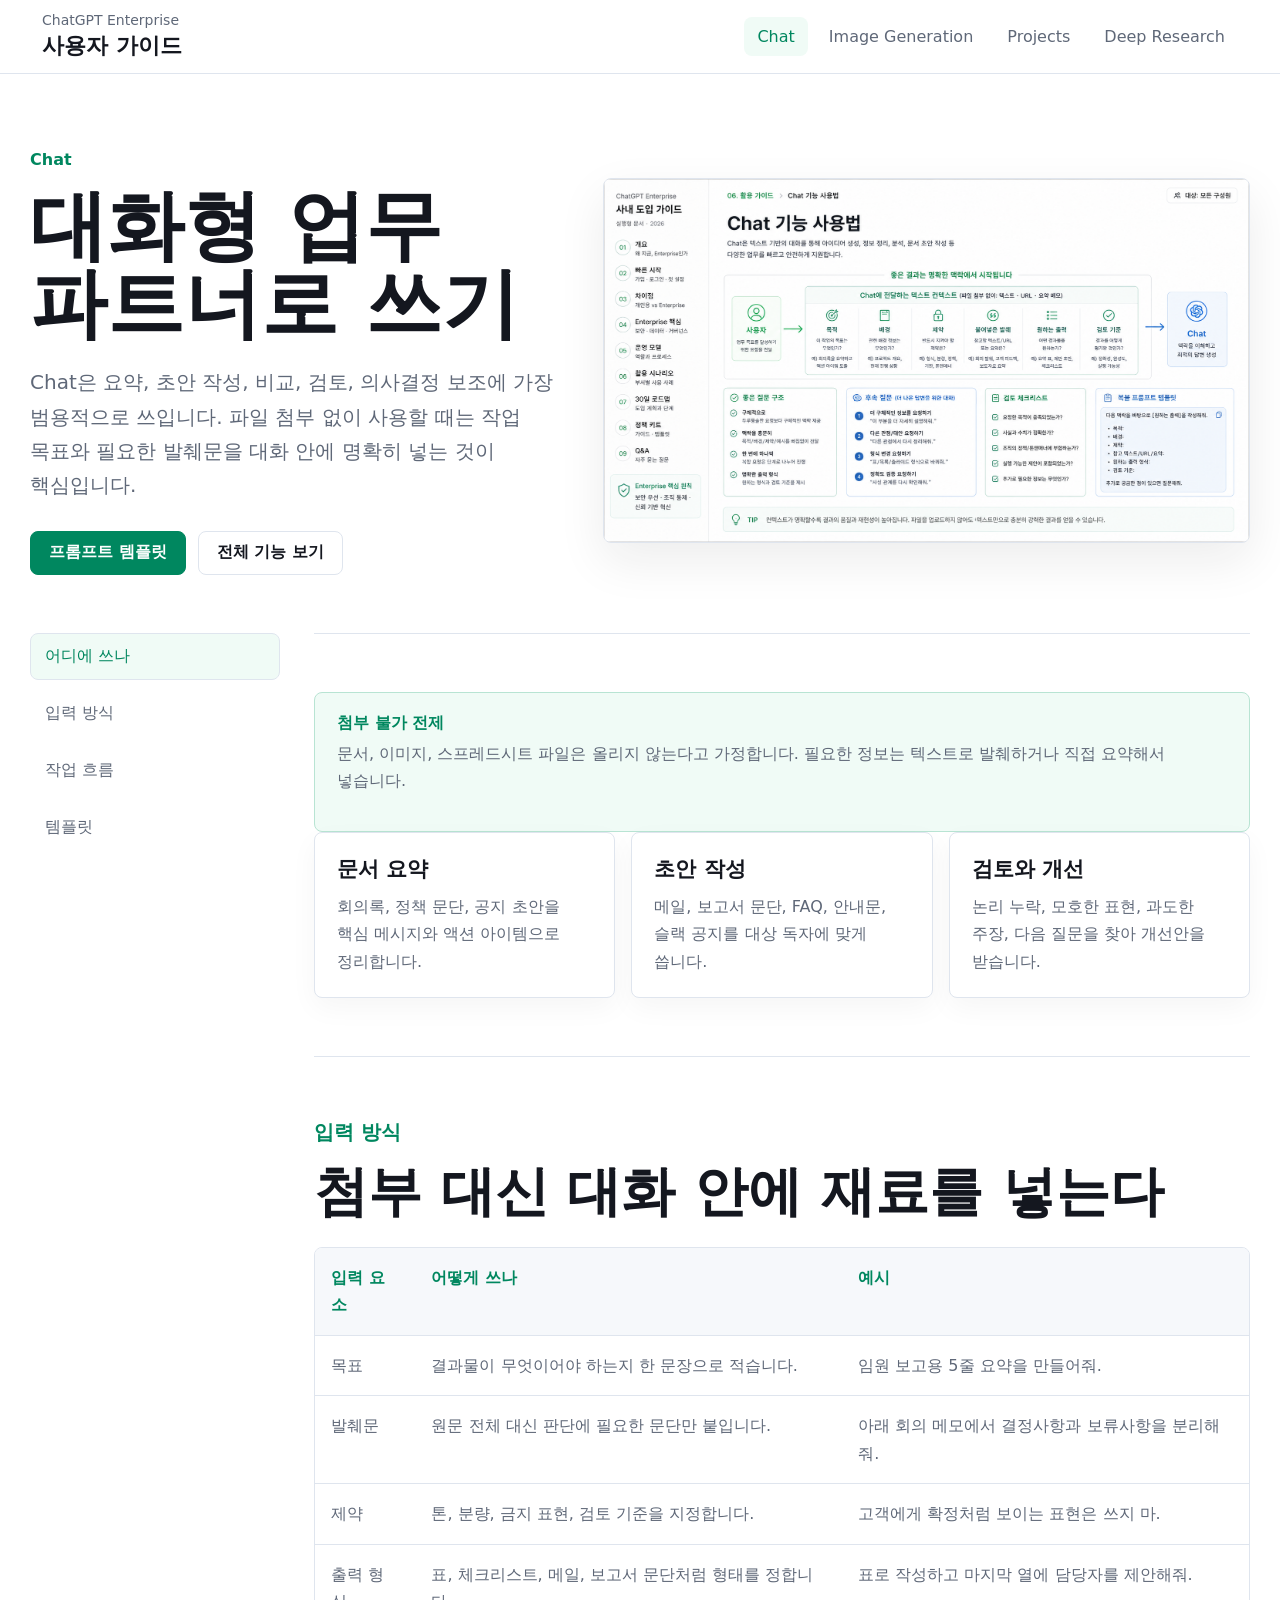
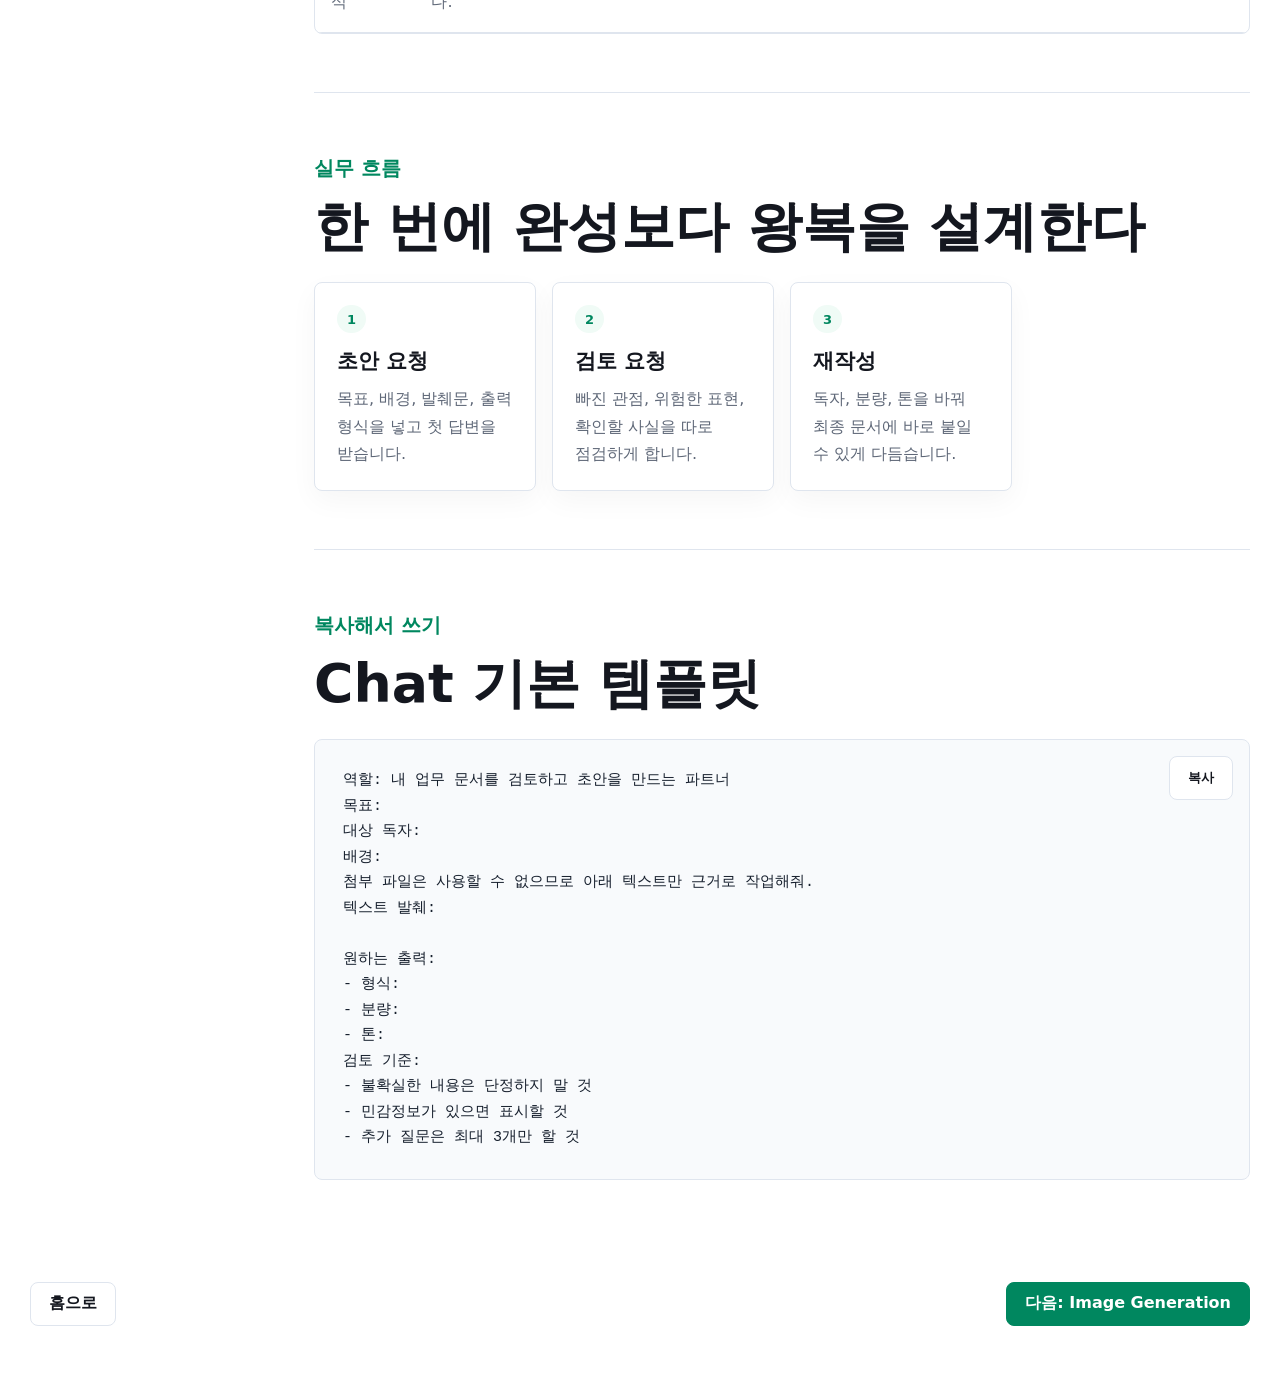
==== pages/chat.html @ dba547e9 "Redesign guide with white feature pages" ====
<!doctype html>
<html lang="ko">
  <head>
    <meta charset="utf-8" />
    <meta name="viewport" content="width=device-width, initial-scale=1" />
    <title>Chat 사용 가이드 | ChatGPT Enterprise</title>
    <meta name="description" content="파일 첨부 없이 ChatGPT Enterprise의 Chat 기능을 실무에 쓰는 사용자 가이드" />
    <link rel="stylesheet" href="../styles.css" />
  </head>
  <body data-page="chat">
    <header class="topbar">
      <a class="brand" href="../index.html">
        <span>ChatGPT Enterprise</span>
        <strong>사용자 가이드</strong>
      </a>
      <nav class="topnav" aria-label="주요 페이지">
        <a href="./chat.html">Chat</a>
        <a href="./image-generation.html">Image Generation</a>
        <a href="./projects.html">Projects</a>
        <a href="./deep-research.html">Deep Research</a>
      </nav>
    </header>

    <main>
      <section class="feature-hero">
        <div class="feature-copy">
          <p class="eyebrow">Chat</p>
          <h1>대화형 업무 파트너로 쓰기</h1>
          <p class="hero-lead">
            Chat은 요약, 초안 작성, 비교, 검토, 의사결정 보조에 가장 범용적으로 쓰입니다.
            파일 첨부 없이 사용할 때는 작업 목표와 필요한 발췌문을 대화 안에 명확히 넣는 것이 핵심입니다.
          </p>
          <div class="page-actions">
            <a class="button primary" href="#template">프롬프트 템플릿</a>
            <a class="button secondary" href="../index.html#features">전체 기능 보기</a>
          </div>
        </div>
        <figure class="feature-image">
          <img src="../assets/guide-chat-white.png" alt="파일 첨부 없이 Chat 기능을 업무 대화에 활용하는 화이트 테마 이미지" />
        </figure>
      </section>

      <div class="feature-layout">
        <nav class="side-rail" aria-label="페이지 섹션">
          <a href="#best-for">어디에 쓰나</a>
          <a href="#input">입력 방식</a>
          <a href="#workflow">작업 흐름</a>
          <a href="#template">템플릿</a>
        </nav>

        <div class="feature-content">
          <section id="best-for" class="section">
            <div class="notice">
              <strong>첨부 불가 전제</strong>
              <p>문서, 이미지, 스프레드시트 파일은 올리지 않는다고 가정합니다. 필요한 정보는 텍스트로 발췌하거나 직접 요약해서 넣습니다.</p>
            </div>
            <div class="page-grid">
              <article class="note-card">
                <h3>문서 요약</h3>
                <p>회의록, 정책 문단, 공지 초안을 핵심 메시지와 액션 아이템으로 정리합니다.</p>
              </article>
              <article class="note-card">
                <h3>초안 작성</h3>
                <p>메일, 보고서 문단, FAQ, 안내문, 슬랙 공지를 대상 독자에 맞게 씁니다.</p>
              </article>
              <article class="note-card">
                <h3>검토와 개선</h3>
                <p>논리 누락, 모호한 표현, 과도한 주장, 다음 질문을 찾아 개선안을 받습니다.</p>
              </article>
            </div>
          </section>

          <section id="input" class="section">
            <div class="section-head">
              <p class="eyebrow">입력 방식</p>
              <h2>첨부 대신 대화 안에 재료를 넣는다</h2>
            </div>
            <div class="table-wrap">
              <table>
                <thead>
                  <tr>
                    <th>입력 요소</th>
                    <th>어떻게 쓰나</th>
                    <th>예시</th>
                  </tr>
                </thead>
                <tbody>
                  <tr>
                    <td>목표</td>
                    <td>결과물이 무엇이어야 하는지 한 문장으로 적습니다.</td>
                    <td>임원 보고용 5줄 요약을 만들어줘.</td>
                  </tr>
                  <tr>
                    <td>발췌문</td>
                    <td>원문 전체 대신 판단에 필요한 문단만 붙입니다.</td>
                    <td>아래 회의 메모에서 결정사항과 보류사항을 분리해줘.</td>
                  </tr>
                  <tr>
                    <td>제약</td>
                    <td>톤, 분량, 금지 표현, 검토 기준을 지정합니다.</td>
                    <td>고객에게 확정처럼 보이는 표현은 쓰지 마.</td>
                  </tr>
                  <tr>
                    <td>출력 형식</td>
                    <td>표, 체크리스트, 메일, 보고서 문단처럼 형태를 정합니다.</td>
                    <td>표로 작성하고 마지막 열에 담당자를 제안해줘.</td>
                  </tr>
                </tbody>
              </table>
            </div>
          </section>

          <section id="workflow" class="section">
            <div class="section-head">
              <p class="eyebrow">실무 흐름</p>
              <h2>한 번에 완성보다 왕복을 설계한다</h2>
            </div>
            <div class="steps">
              <article class="step-card">
                <span>1</span>
                <h3>초안 요청</h3>
                <p>목표, 배경, 발췌문, 출력 형식을 넣고 첫 답변을 받습니다.</p>
              </article>
              <article class="step-card">
                <span>2</span>
                <h3>검토 요청</h3>
                <p>빠진 관점, 위험한 표현, 확인할 사실을 따로 점검하게 합니다.</p>
              </article>
              <article class="step-card">
                <span>3</span>
                <h3>재작성</h3>
                <p>독자, 분량, 톤을 바꿔 최종 문서에 바로 붙일 수 있게 다듬습니다.</p>
              </article>
            </div>
          </section>

          <section id="template" class="section">
            <div class="section-head">
              <p class="eyebrow">복사해서 쓰기</p>
              <h2>Chat 기본 템플릿</h2>
            </div>
            <div class="prompt-panel">
              <button class="copy-button" type="button" data-copy-target="chatPrompt">복사</button>
              <pre id="chatPrompt"><code>역할: 내 업무 문서를 검토하고 초안을 만드는 파트너
목표:
대상 독자:
배경:
첨부 파일은 사용할 수 없으므로 아래 텍스트만 근거로 작업해줘.
텍스트 발췌:

원하는 출력:
- 형식:
- 분량:
- 톤:
검토 기준:
- 불확실한 내용은 단정하지 말 것
- 민감정보가 있으면 표시할 것
- 추가 질문은 최대 3개만 할 것</code></pre>
            </div>
          </section>
        </div>
      </div>

      <nav class="footer-nav" aria-label="이전 다음">
        <a class="button secondary" href="../index.html">홈으로</a>
        <a class="button primary" href="./image-generation.html">다음: Image Generation</a>
      </nav>
    </main>

    <script src="../script.js"></script>
  </body>
</html>
---- styles.css ----
:root {
  --bg: #ffffff;
  --surface: #ffffff;
  --soft: #f6f8fb;
  --soft-green: #f0fbf6;
  --soft-blue: #f2f7ff;
  --text: #14171f;
  --muted: #5f6878;
  --line: #dfe5ee;
  --green: #00875f;
  --green-2: #10a37f;
  --blue: #1a73e8;
  --purple: #7257d9;
  --shadow: 0 18px 48px rgba(20, 23, 31, 0.08);
  --radius: 8px;
  font-family: Inter, "Segoe UI", "Apple SD Gothic Neo", "Malgun Gothic", system-ui, sans-serif;
}

* { box-sizing: border-box; }
html { scroll-behavior: smooth; }
body {
  margin: 0;
  color: var(--text);
  background: var(--bg);
  letter-spacing: 0;
}
a { color: inherit; }

.topbar {
  position: sticky;
  top: 0;
  z-index: 30;
  display: flex;
  align-items: center;
  justify-content: space-between;
  gap: 24px;
  min-height: 74px;
  padding: 0 42px;
  border-bottom: 1px solid var(--line);
  background: rgba(255, 255, 255, 0.88);
  backdrop-filter: blur(16px);
}
.brand {
  display: grid;
  gap: 3px;
  text-decoration: none;
}
.brand span {
  color: var(--muted);
  font-size: 14px;
}
.brand strong {
  font-size: 22px;
}
.topnav {
  display: flex;
  gap: 8px;
  flex-wrap: wrap;
}
.topnav a {
  padding: 10px 13px;
  color: var(--muted);
  text-decoration: none;
  border-radius: var(--radius);
}
.topnav a:hover,
.topnav a[aria-current="page"] {
  color: var(--green);
  background: var(--soft-green);
}

main {
  width: min(1220px, calc(100vw - 40px));
  margin: 0 auto;
}
.hero,
.feature-hero {
  display: grid;
  grid-template-columns: minmax(0, 0.82fr) minmax(420px, 1fr);
  gap: 42px;
  align-items: center;
  padding: 72px 0 58px;
}
.hero-copy,
.feature-copy { min-width: 0; }
.eyebrow {
  margin: 0 0 13px;
  color: var(--green);
  font-weight: 800;
}
h1, h2, h3, p {
  margin-top: 0;
  word-break: keep-all;
  overflow-wrap: break-word;
}
h1 {
  margin-bottom: 22px;
  font-size: clamp(48px, 6vw, 86px);
  line-height: 1.02;
  letter-spacing: 0;
}
h2 {
  margin-bottom: 16px;
  font-size: clamp(32px, 4.2vw, 58px);
  line-height: 1.08;
}
h3 {
  margin-bottom: 10px;
  font-size: 21px;
}
p, li, td, th {
  color: var(--muted);
  font-size: 16px;
  line-height: 1.72;
}
.hero-lead,
.section-head p {
  max-width: 820px;
  font-size: 20px;
}
.hero-actions,
.page-actions {
  display: flex;
  flex-wrap: wrap;
  gap: 12px;
  margin-top: 28px;
}
.button,
.copy-button {
  display: inline-flex;
  align-items: center;
  justify-content: center;
  min-height: 44px;
  padding: 0 18px;
  border: 1px solid var(--line);
  border-radius: var(--radius);
  background: var(--surface);
  color: var(--text);
  text-decoration: none;
  font-weight: 800;
  cursor: pointer;
}
.button.primary {
  border-color: var(--green);
  background: var(--green);
  color: white;
}
.button.secondary:hover,
.copy-button:hover {
  border-color: var(--green);
  color: var(--green);
}
.hero-image,
.feature-image {
  margin: 0;
  overflow: hidden;
  border: 1px solid var(--line);
  border-radius: var(--radius);
  background: var(--surface);
  box-shadow: var(--shadow);
}
.hero-image img,
.feature-image img {
  display: block;
  width: 100%;
  height: auto;
}
.section {
  padding: 58px 0;
  border-top: 1px solid var(--line);
}
.section-head {
  margin-bottom: 26px;
}
.principles,
.feature-cards,
.steps,
.check-grid,
.source-list,
.page-grid {
  display: grid;
  gap: 16px;
}
.principles,
.feature-cards,
.steps,
.check-grid {
  grid-template-columns: repeat(4, 1fr);
}
.page-grid {
  grid-template-columns: repeat(3, 1fr);
}
.principles article,
.feature-card,
.step-card,
.check-card,
.source-list a,
.note-card {
  padding: 22px;
  border: 1px solid var(--line);
  border-radius: var(--radius);
  background: var(--surface);
  box-shadow: 0 10px 28px rgba(20, 23, 31, 0.04);
}
.principles article span,
.step-card span,
.feature-card span {
  display: inline-flex;
  min-height: 28px;
  align-items: center;
  margin-bottom: 14px;
  padding: 0 10px;
  border-radius: 999px;
  background: var(--soft-green);
  color: var(--green);
  font-size: 13px;
  font-weight: 900;
}
.feature-card {
  min-height: 250px;
  text-decoration: none;
  transition: transform 0.18s ease, border-color 0.18s ease;
}
.feature-card:hover {
  transform: translateY(-3px);
  border-color: var(--green);
}
.feature-card.blue span { color: var(--blue); background: var(--soft-blue); }
.feature-card.purple span { color: var(--purple); background: #f6f3ff; }
.feature-card p,
.step-card p,
.check-card p,
.note-card p { margin-bottom: 0; }

.prompt-panel {
  position: relative;
  border: 1px solid var(--line);
  border-radius: var(--radius);
  background: #f8fafc;
}
.prompt-panel .copy-button {
  position: absolute;
  top: 16px;
  right: 16px;
}
pre {
  margin: 0;
  padding: 28px;
  overflow-x: auto;
  color: #17202e;
  font-size: 15px;
  line-height: 1.7;
  white-space: pre-wrap;
}
.source-list {
  grid-template-columns: repeat(5, 1fr);
}
.source-list a {
  color: var(--green);
  text-decoration: none;
  font-weight: 800;
}

.feature-layout {
  display: grid;
  grid-template-columns: 250px minmax(0, 1fr);
  gap: 34px;
  align-items: start;
}
.side-rail {
  position: sticky;
  top: 96px;
  display: grid;
  gap: 10px;
}
.side-rail a {
  padding: 12px 14px;
  color: var(--muted);
  text-decoration: none;
  border: 1px solid transparent;
  border-radius: var(--radius);
}
.side-rail a:hover,
.side-rail a.active {
  color: var(--green);
  border-color: var(--line);
  background: var(--soft-green);
}
.feature-content {
  min-width: 0;
}
.notice {
  padding: 20px 22px;
  border: 1px solid #b8e4d3;
  border-radius: var(--radius);
  background: var(--soft-green);
}
.notice strong {
  display: block;
  margin-bottom: 6px;
  color: var(--green);
}
.table-wrap {
  overflow-x: auto;
  border: 1px solid var(--line);
  border-radius: var(--radius);
}
table {
  width: 100%;
  min-width: 760px;
  border-collapse: collapse;
}
th, td {
  padding: 16px;
  text-align: left;
  vertical-align: top;
  border-bottom: 1px solid var(--line);
}
th {
  color: var(--green);
  background: var(--soft);
}
.footer-nav {
  display: flex;
  justify-content: space-between;
  gap: 16px;
  padding: 44px 0 70px;
}

@media (max-width: 1040px) {
  .hero,
  .feature-hero,
  .feature-layout {
    grid-template-columns: 1fr;
  }
  .side-rail {
    position: static;
    grid-template-columns: repeat(4, 1fr);
  }
  .principles,
  .feature-cards,
  .steps,
  .check-grid,
  .page-grid,
  .source-list {
    grid-template-columns: repeat(2, 1fr);
  }
}

@media (max-width: 680px) {
  .topbar {
    align-items: flex-start;
    padding: 16px 18px;
    flex-direction: column;
  }
  main {
    width: min(100vw - 28px, 1220px);
  }
  .hero,
  .feature-hero {
    padding-top: 42px;
  }
  h1 {
    font-size: 42px;
  }
  h2 {
    font-size: 32px;
  }
  .hero-lead,
  .section-head p {
    font-size: 17px;
  }
  .principles,
  .feature-cards,
  .steps,
  .check-grid,
  .page-grid,
  .source-list,
  .side-rail {
    grid-template-columns: 1fr;
  }
  .prompt-panel .copy-button {
    position: static;
    margin: 16px 16px 0;
  }
  pre {
    padding: 18px;
  }
  .footer-nav {
    flex-direction: column;
  }
}
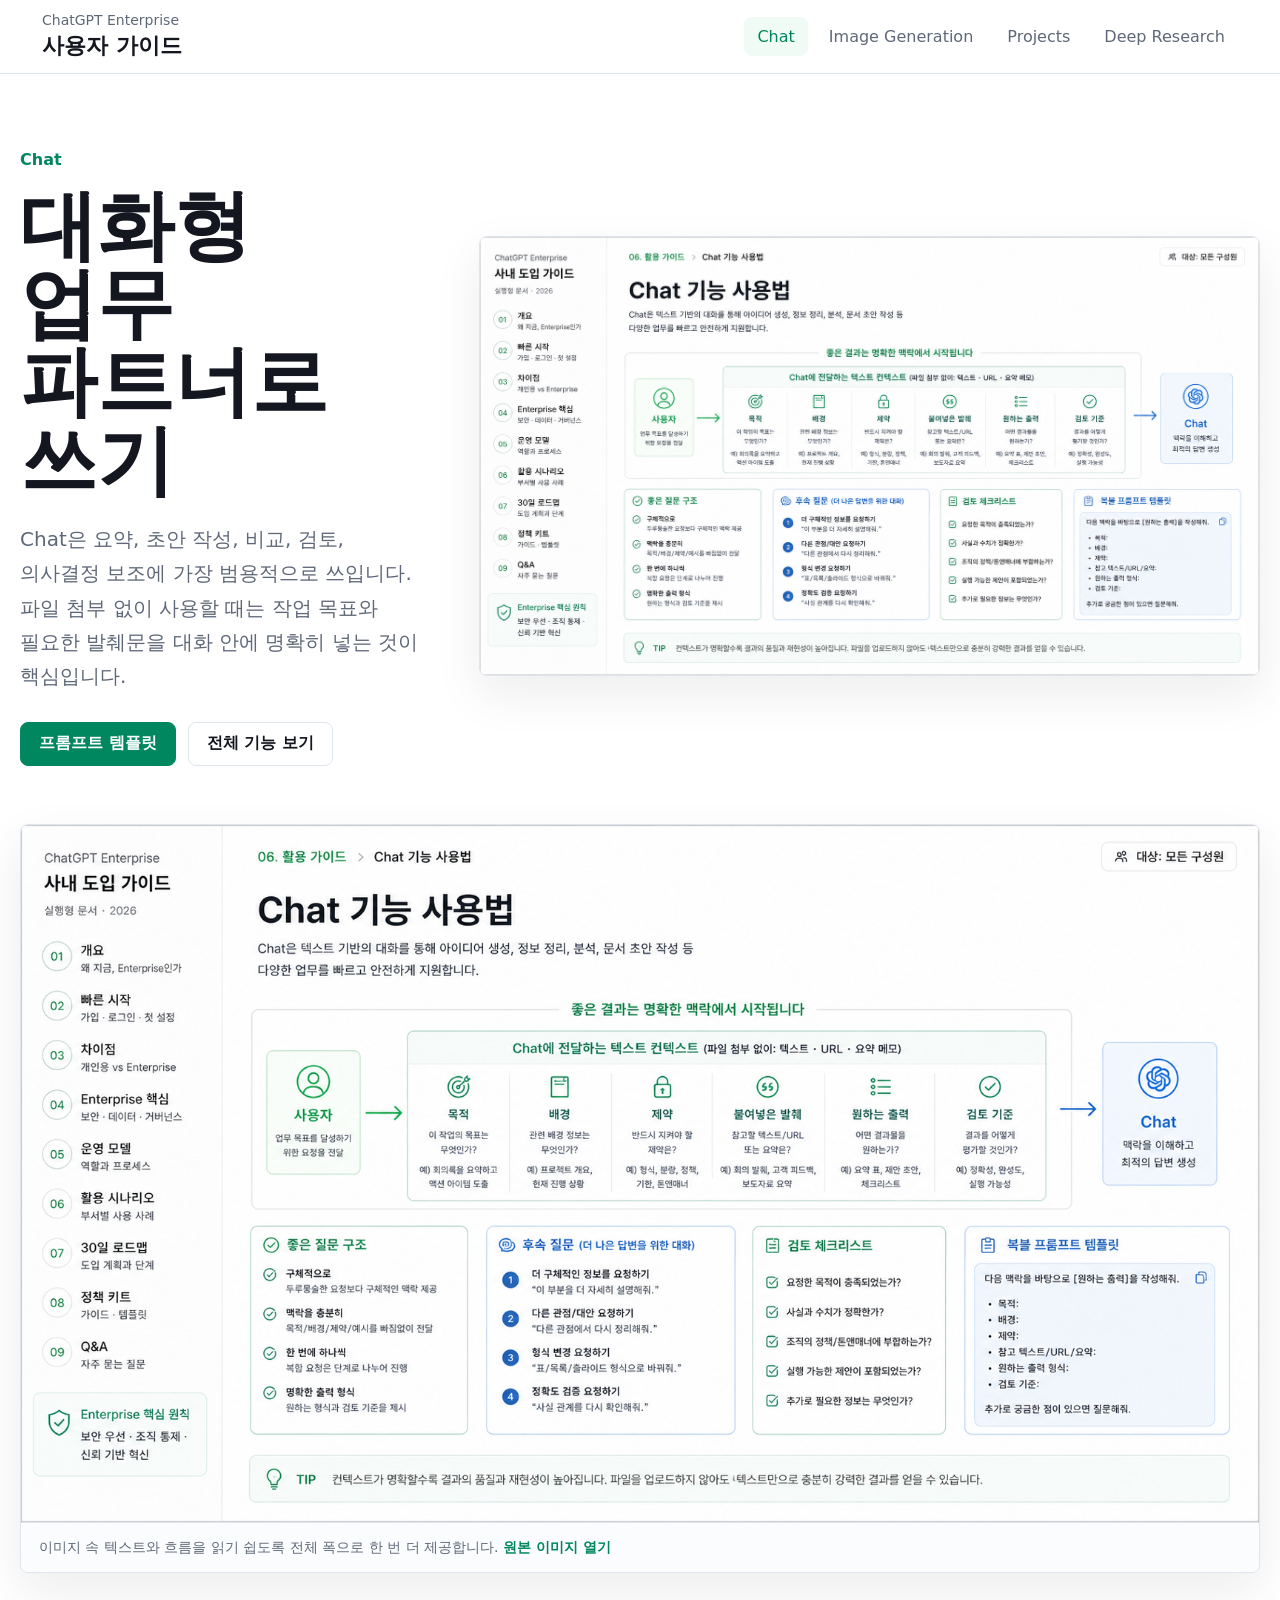
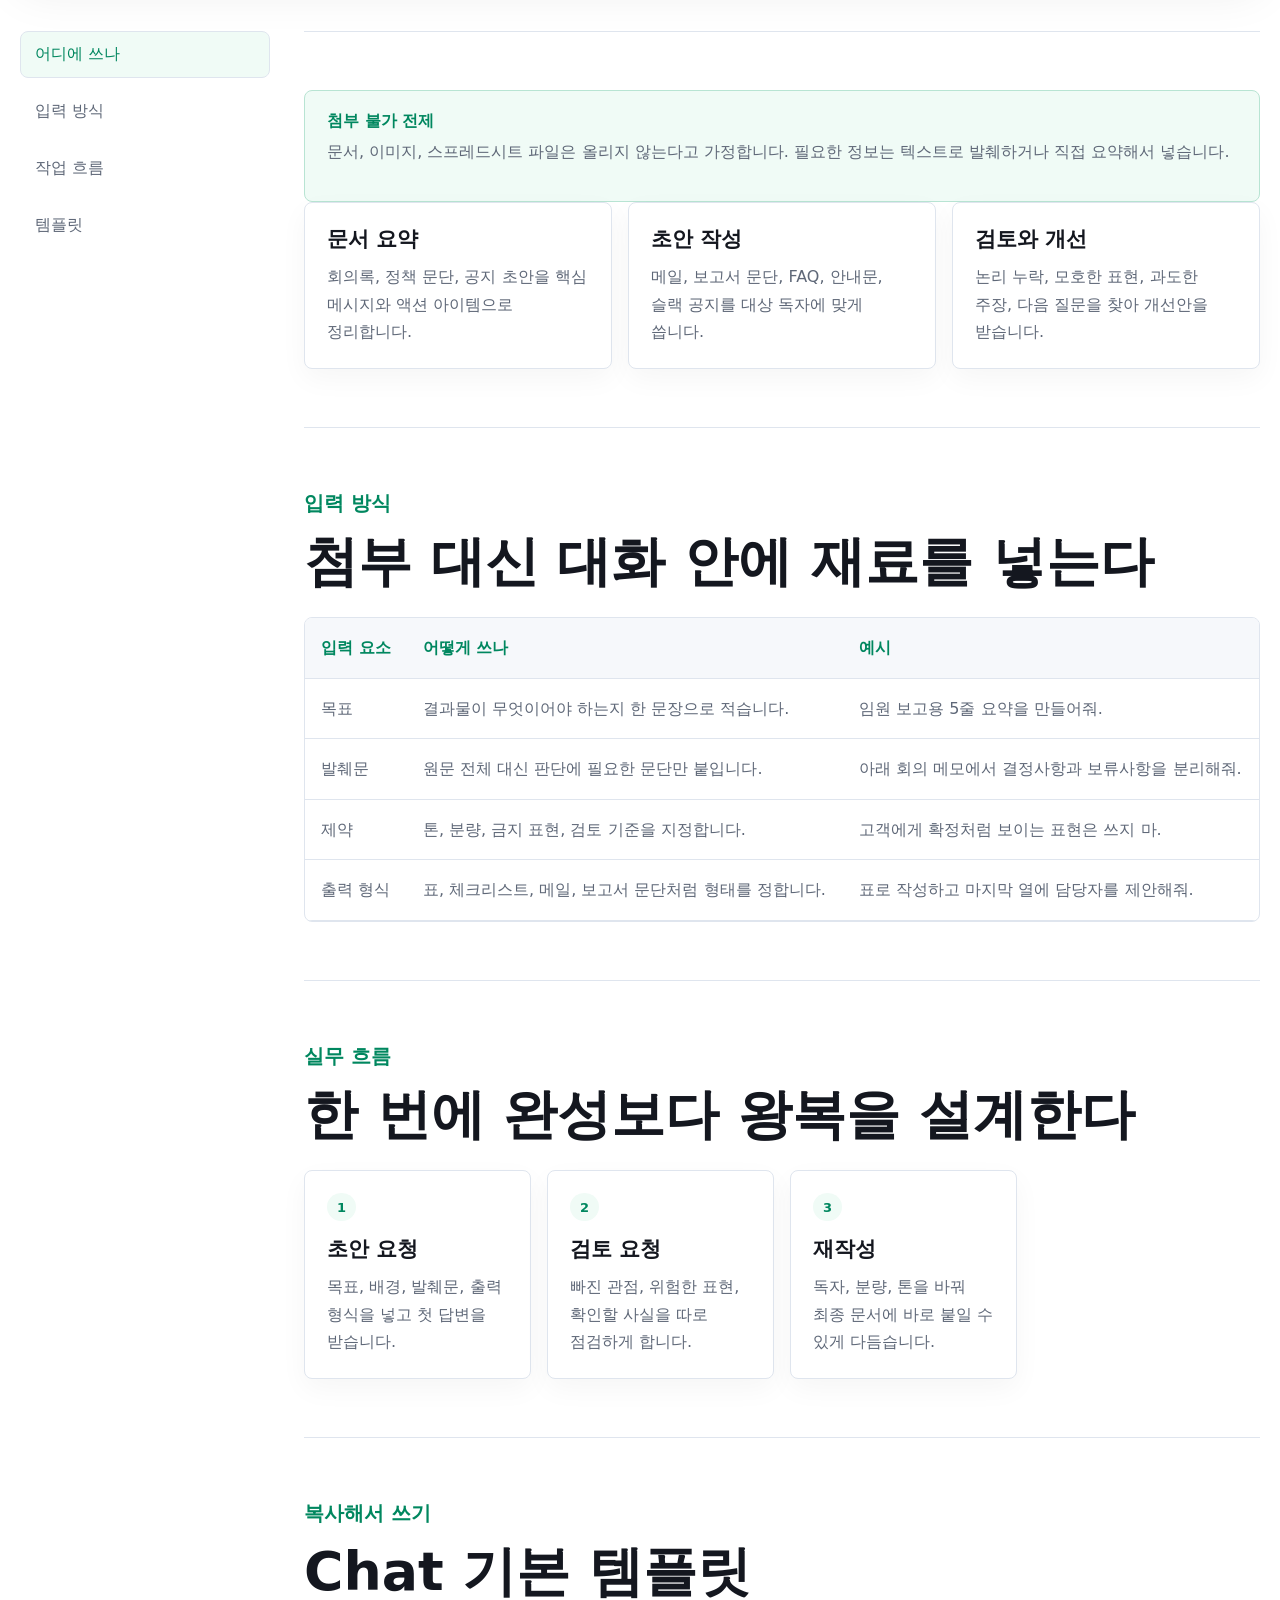
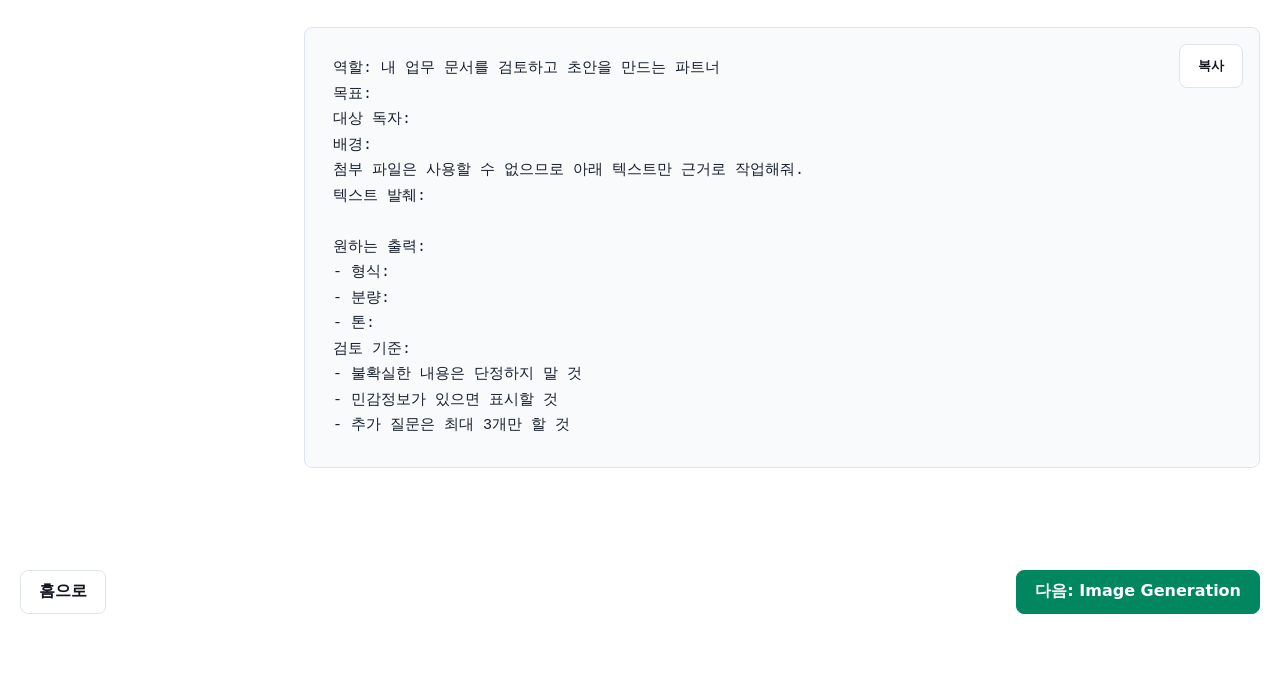
==== commit 89093c56: "Enlarge feature guide images" ====
--- a/pages/chat.html
+++ b/pages/chat.html
@@ -37,6 +37,15 @@
         </div>
         <figure class="feature-image">
           <img src="../assets/guide-chat-white.png" alt="파일 첨부 없이 Chat 기능을 업무 대화에 활용하는 화이트 테마 이미지" />
+        </figure>
+      </section>
+
+      <section class="feature-preview" aria-label="Chat 기능 이미지 크게 보기">
+        <figure>
+          <a href="../assets/guide-chat-white.png" target="_blank" rel="noreferrer">
+            <img src="../assets/guide-chat-white.png" alt="Chat 기능 사용법 전체 화면 미리보기" />
+          </a>
+          <figcaption>이미지 속 텍스트와 흐름을 읽기 쉽도록 전체 폭으로 한 번 더 제공합니다. <a href="../assets/guide-chat-white.png" target="_blank" rel="noreferrer">원본 이미지 열기</a></figcaption>
         </figure>
       </section>
 
--- a/styles.css
+++ b/styles.css
@@ -70,7 +70,7 @@
 }
 
 main {
-  width: min(1220px, calc(100vw - 40px));
+  width: min(1360px, calc(100vw - 40px));
   margin: 0 auto;
 }
 .hero,
@@ -81,6 +81,10 @@
   align-items: center;
   padding: 72px 0 58px;
 }
+.feature-hero {
+  grid-template-columns: minmax(360px, 0.68fr) minmax(640px, 1.32fr);
+  gap: 56px;
+}
 .hero-copy,
 .feature-copy { min-width: 0; }
 .eyebrow {
@@ -164,6 +168,50 @@
   display: block;
   width: 100%;
   height: auto;
+}
+.feature-image {
+  align-self: center;
+}
+.feature-image img {
+  min-height: 390px;
+  object-fit: cover;
+  object-position: center;
+}
+.feature-preview {
+  padding: 0 0 58px;
+}
+.feature-preview figure {
+  margin: 0;
+  overflow: hidden;
+  border: 1px solid var(--line);
+  border-radius: var(--radius);
+  background: var(--surface);
+  box-shadow: var(--shadow);
+}
+.feature-preview figure > a {
+  display: block;
+  cursor: zoom-in;
+}
+.feature-preview img {
+  display: block;
+  width: 100%;
+  height: auto;
+}
+.feature-preview figcaption {
+  padding: 14px 18px;
+  color: var(--muted);
+  font-size: 14px;
+  line-height: 1.5;
+  border-top: 1px solid var(--line);
+  background: #fbfcfd;
+}
+.feature-preview figcaption a {
+  color: var(--green);
+  font-weight: 800;
+  text-decoration: none;
+}
+.feature-preview figcaption a:hover {
+  text-decoration: underline;
 }
 .section {
   padding: 58px 0;
@@ -333,6 +381,10 @@
   .feature-layout {
     grid-template-columns: 1fr;
   }
+  .feature-image img {
+    min-height: 0;
+    object-fit: contain;
+  }
   .side-rail {
     position: static;
     grid-template-columns: repeat(4, 1fr);
@@ -354,7 +406,7 @@
     flex-direction: column;
   }
   main {
-    width: min(100vw - 28px, 1220px);
+    width: min(100vw - 28px, 1360px);
   }
   .hero,
   .feature-hero {
@@ -383,6 +435,12 @@
     position: static;
     margin: 16px 16px 0;
   }
+  .feature-preview {
+    padding-bottom: 42px;
+  }
+  .feature-preview figcaption {
+    font-size: 13px;
+  }
   pre {
     padding: 18px;
   }
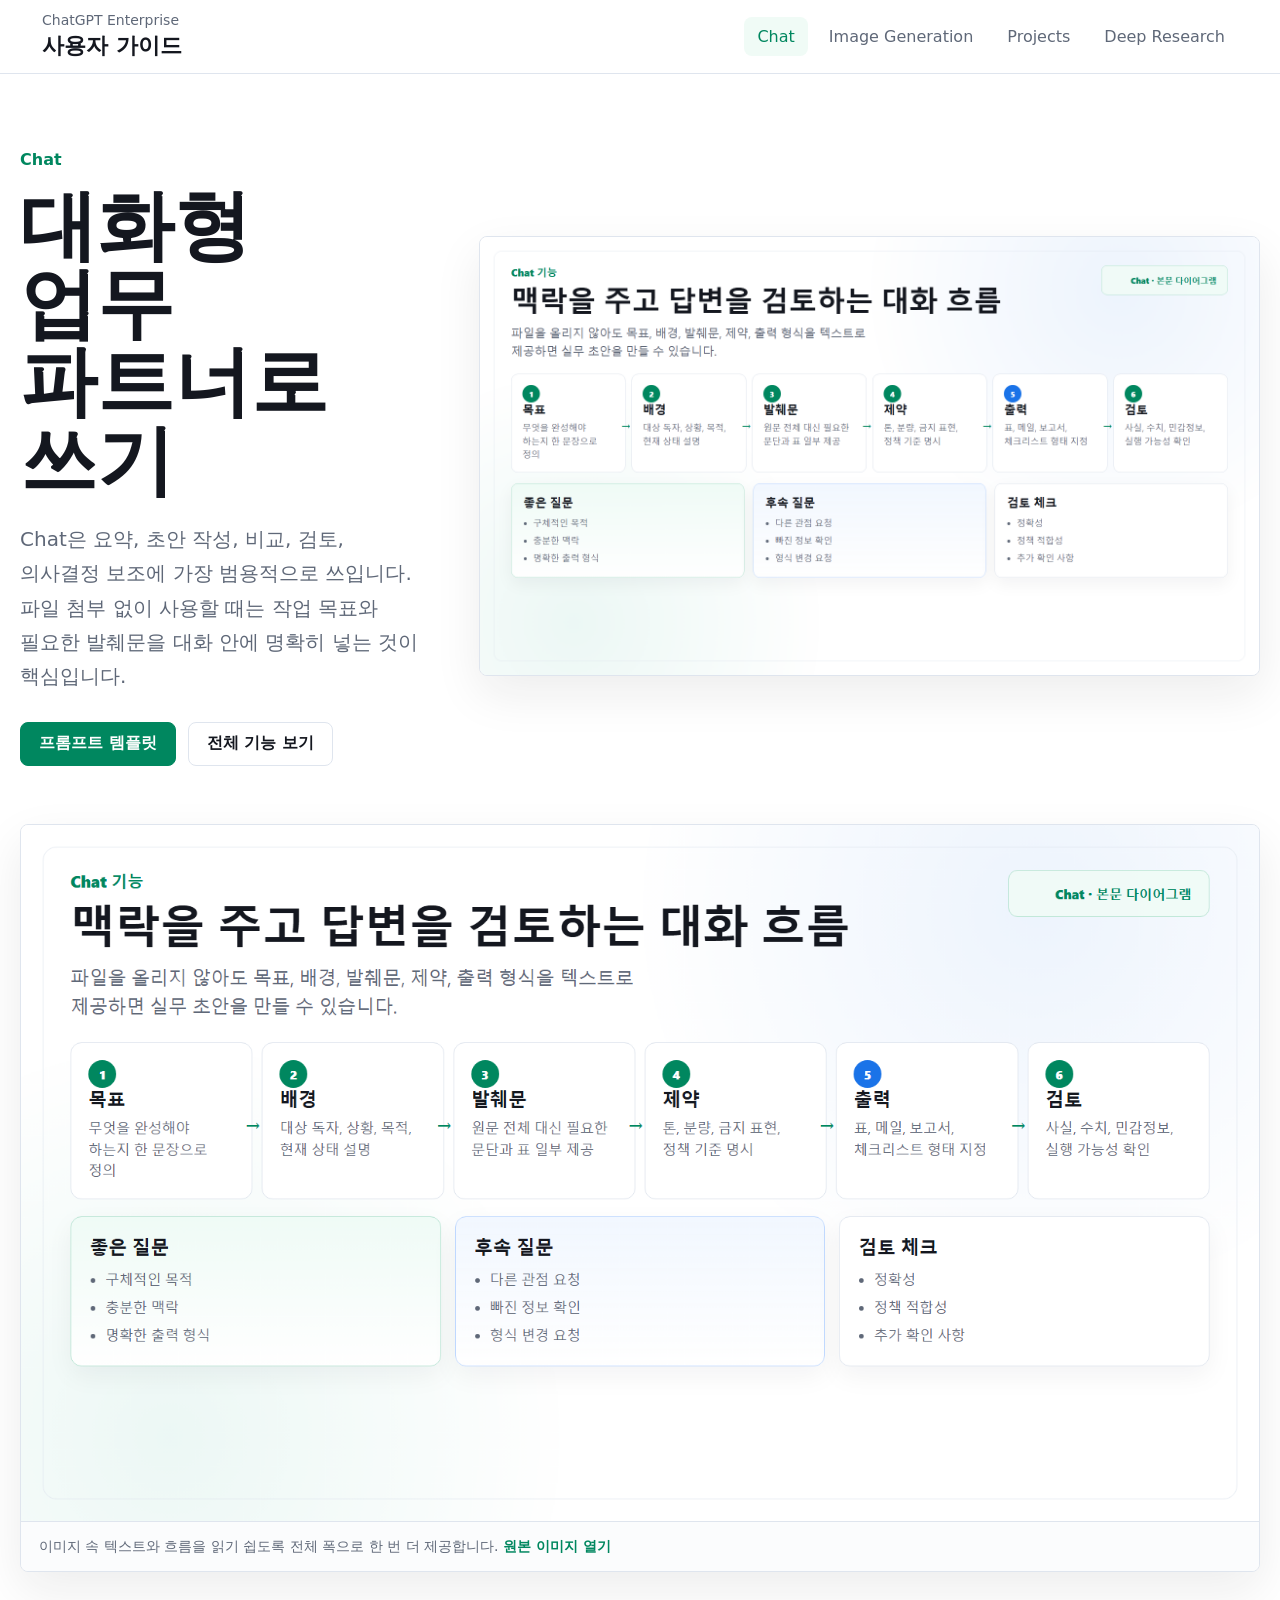
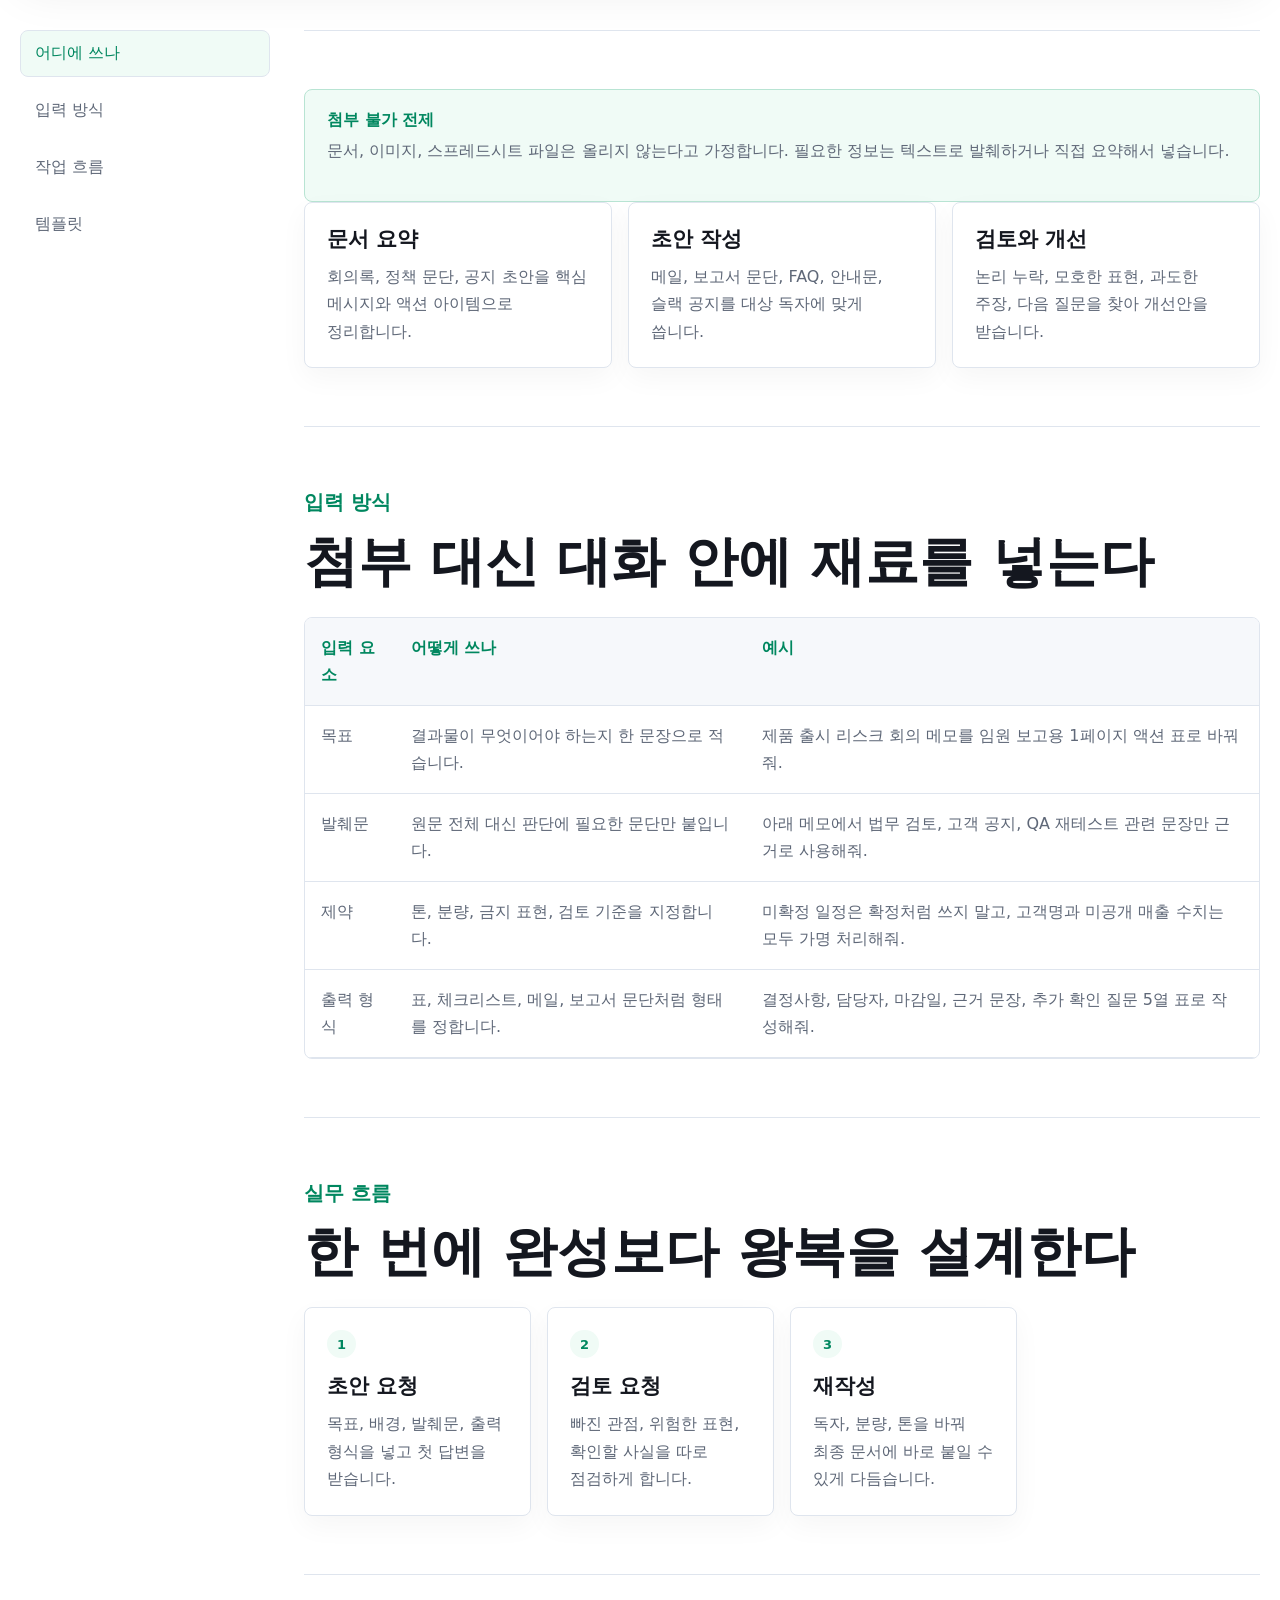
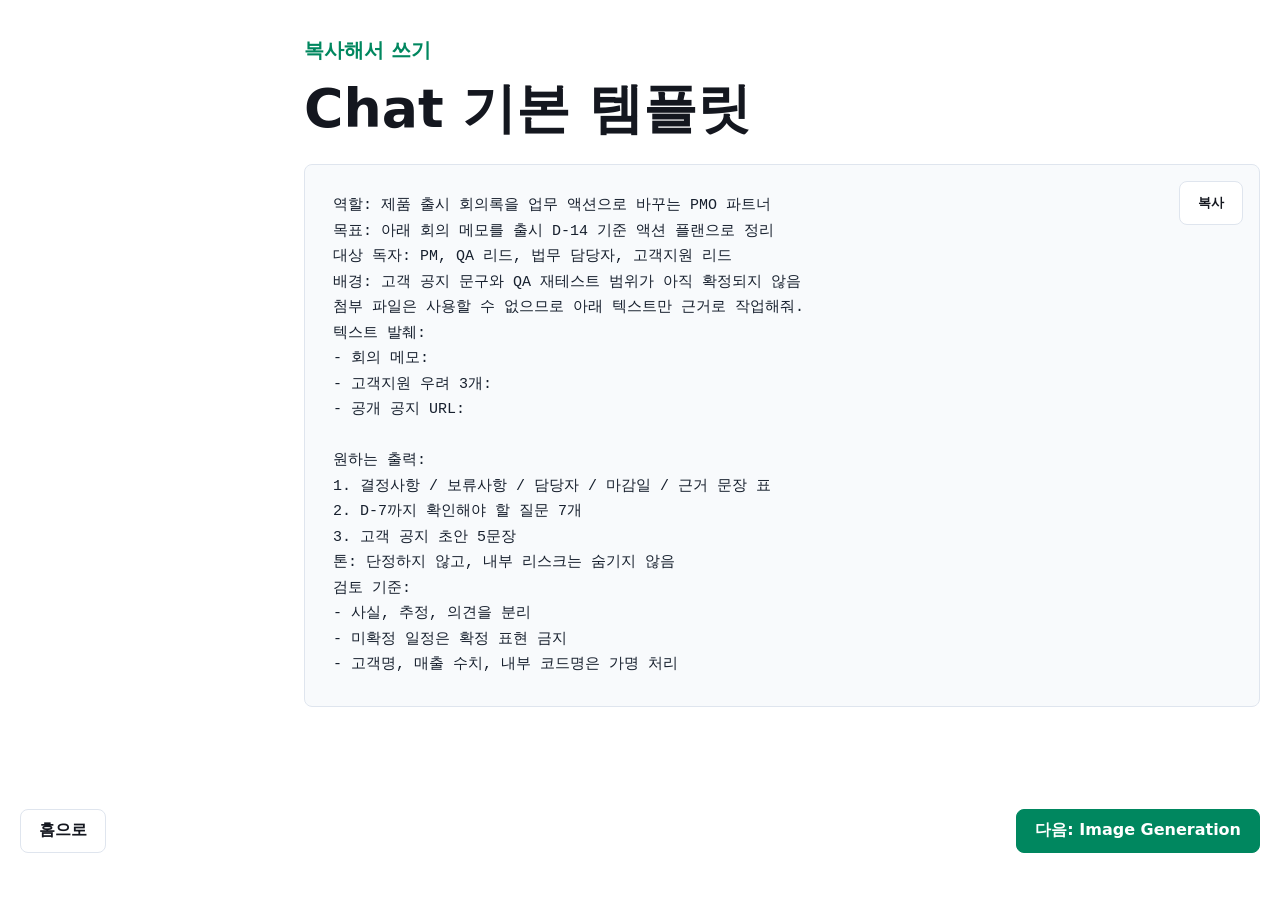
==== commit 3d80bf47: "Make prompt examples case-specific" ====
--- a/pages/chat.html
+++ b/pages/chat.html
@@ -97,22 +97,22 @@
                   <tr>
                     <td>목표</td>
                     <td>결과물이 무엇이어야 하는지 한 문장으로 적습니다.</td>
-                    <td>임원 보고용 5줄 요약을 만들어줘.</td>
+                    <td>제품 출시 리스크 회의 메모를 임원 보고용 1페이지 액션 표로 바꿔줘.</td>
                   </tr>
                   <tr>
                     <td>발췌문</td>
                     <td>원문 전체 대신 판단에 필요한 문단만 붙입니다.</td>
-                    <td>아래 회의 메모에서 결정사항과 보류사항을 분리해줘.</td>
+                    <td>아래 메모에서 법무 검토, 고객 공지, QA 재테스트 관련 문장만 근거로 사용해줘.</td>
                   </tr>
                   <tr>
                     <td>제약</td>
                     <td>톤, 분량, 금지 표현, 검토 기준을 지정합니다.</td>
-                    <td>고객에게 확정처럼 보이는 표현은 쓰지 마.</td>
+                    <td>미확정 일정은 확정처럼 쓰지 말고, 고객명과 미공개 매출 수치는 모두 가명 처리해줘.</td>
                   </tr>
                   <tr>
                     <td>출력 형식</td>
                     <td>표, 체크리스트, 메일, 보고서 문단처럼 형태를 정합니다.</td>
-                    <td>표로 작성하고 마지막 열에 담당자를 제안해줘.</td>
+                    <td>결정사항, 담당자, 마감일, 근거 문장, 추가 확인 질문 5열 표로 작성해줘.</td>
                   </tr>
                 </tbody>
               </table>
@@ -150,21 +150,25 @@
             </div>
             <div class="prompt-panel">
               <button class="copy-button" type="button" data-copy-target="chatPrompt">복사</button>
-              <pre id="chatPrompt"><code>역할: 내 업무 문서를 검토하고 초안을 만드는 파트너
-목표:
-대상 독자:
-배경:
+              <pre id="chatPrompt"><code>역할: 제품 출시 회의록을 업무 액션으로 바꾸는 PMO 파트너
+목표: 아래 회의 메모를 출시 D-14 기준 액션 플랜으로 정리
+대상 독자: PM, QA 리드, 법무 담당자, 고객지원 리드
+배경: 고객 공지 문구와 QA 재테스트 범위가 아직 확정되지 않음
 첨부 파일은 사용할 수 없으므로 아래 텍스트만 근거로 작업해줘.
 텍스트 발췌:
+- 회의 메모:
+- 고객지원 우려 3개:
+- 공개 공지 URL:
 
 원하는 출력:
-- 형식:
-- 분량:
-- 톤:
+1. 결정사항 / 보류사항 / 담당자 / 마감일 / 근거 문장 표
+2. D-7까지 확인해야 할 질문 7개
+3. 고객 공지 초안 5문장
+톤: 단정하지 않고, 내부 리스크는 숨기지 않음
 검토 기준:
-- 불확실한 내용은 단정하지 말 것
-- 민감정보가 있으면 표시할 것
-- 추가 질문은 최대 3개만 할 것</code></pre>
+- 사실, 추정, 의견을 분리
+- 미확정 일정은 확정 표현 금지
+- 고객명, 매출 수치, 내부 코드명은 가명 처리</code></pre>
             </div>
           </section>
         </div>
--- a/styles.css
+++ b/styles.css
@@ -13,11 +13,15 @@
   --purple: #7257d9;
   --shadow: 0 18px 48px rgba(20, 23, 31, 0.08);
   --radius: 8px;
+  --guide-rail: 286px;
   font-family: Inter, "Segoe UI", "Apple SD Gothic Neo", "Malgun Gothic", system-ui, sans-serif;
 }
 
 * { box-sizing: border-box; }
-html { scroll-behavior: smooth; }
+html {
+  scroll-behavior: smooth;
+  scroll-padding-top: 96px;
+}
 body {
   margin: 0;
   color: var(--text);
@@ -69,6 +73,101 @@
   background: var(--soft-green);
 }
 
+.guide-sidebar {
+  position: fixed;
+  inset: 0 auto 0 0;
+  z-index: 40;
+  display: flex;
+  width: var(--guide-rail);
+  flex-direction: column;
+  gap: 18px;
+  padding: 26px 18px;
+  overflow-y: auto;
+  border-right: 1px solid var(--line);
+  background: rgba(255, 255, 255, 0.94);
+  box-shadow: 8px 0 32px rgba(20, 23, 31, 0.06);
+  backdrop-filter: blur(16px);
+}
+.guide-sidebar-brand {
+  display: grid;
+  gap: 4px;
+  padding: 10px 8px 18px;
+  text-decoration: none;
+  border-bottom: 1px solid var(--line);
+}
+.guide-sidebar-brand span,
+.guide-sidebar-brand small {
+  color: var(--muted);
+  font-size: 13px;
+}
+.guide-sidebar-brand strong {
+  color: var(--text);
+  font-size: 24px;
+  line-height: 1.15;
+}
+.guide-sidebar nav {
+  display: grid;
+  gap: 7px;
+}
+.guide-sidebar nav a {
+  display: grid;
+  grid-template-columns: 38px minmax(0, 1fr);
+  align-items: center;
+  min-height: 44px;
+  padding: 7px 10px;
+  color: var(--muted);
+  text-decoration: none;
+  border: 1px solid transparent;
+  border-radius: var(--radius);
+  font-weight: 850;
+}
+.guide-sidebar nav a span {
+  display: inline-flex;
+  width: 28px;
+  height: 28px;
+  align-items: center;
+  justify-content: center;
+  color: var(--green);
+  font-size: 12px;
+  font-weight: 900;
+  border-radius: 999px;
+  background: var(--soft-green);
+}
+.guide-sidebar nav a:hover,
+.guide-sidebar nav a.active {
+  color: var(--green);
+  border-color: #b8e4d3;
+  background: var(--soft-green);
+}
+.guide-sidebar nav a.active span {
+  color: #ffffff;
+  background: var(--green);
+}
+.guide-sidebar-note {
+  margin-top: auto;
+  padding: 16px;
+  color: var(--muted);
+  line-height: 1.55;
+  border: 1px solid var(--line);
+  border-radius: var(--radius);
+  background: #fbfcfd;
+}
+.guide-sidebar-note span {
+  display: block;
+  margin-bottom: 6px;
+  color: var(--green);
+  font-size: 13px;
+  font-weight: 900;
+}
+body[data-page="home"] .topbar {
+  margin-left: var(--guide-rail);
+}
+body[data-page="home"] main {
+  width: min(1280px, calc(100vw - var(--guide-rail) - 56px));
+  margin-left: calc(var(--guide-rail) + max(28px, (100vw - var(--guide-rail) - 1280px) / 2));
+  margin-right: 28px;
+}
+
 main {
   width: min(1360px, calc(100vw - 40px));
   margin: 0 auto;
@@ -213,6 +312,19 @@
 .feature-preview figcaption a:hover {
   text-decoration: underline;
 }
+.section-visual {
+  margin: 28px 0 0;
+  overflow: hidden;
+  border: 1px solid var(--line);
+  border-radius: var(--radius);
+  background: var(--surface);
+  box-shadow: var(--shadow);
+}
+.section-visual img {
+  display: block;
+  width: 100%;
+  height: auto;
+}
 .section {
   padding: 58px 0;
   border-top: 1px solid var(--line);
@@ -222,6 +334,13 @@
 }
 .principles,
 .feature-cards,
+.difference-grid,
+.overview-grid,
+.core-grid,
+.role-grid,
+.scenario-grid,
+.community-grid,
+.operating-loop,
 .steps,
 .check-grid,
 .source-list,
@@ -231,15 +350,47 @@
 }
 .principles,
 .feature-cards,
+.difference-grid,
+.overview-grid,
+.core-grid,
+.role-grid,
+.scenario-grid,
+.operating-loop,
 .steps,
 .check-grid {
   grid-template-columns: repeat(4, 1fr);
 }
+.anchor-target {
+  display: block;
+  position: relative;
+  top: -90px;
+  height: 0;
+}
+.overview-grid,
+.role-grid,
+.scenario-grid,
+.community-grid,
+.core-grid {
+  grid-template-columns: repeat(3, 1fr);
+}
+.overview-grid {
+  grid-template-columns: repeat(4, 1fr);
+}
+.difference-grid {
+  grid-template-columns: repeat(3, 1fr);
+  margin-bottom: 22px;
+}
+.operating-loop {
+  grid-template-columns: repeat(4, 1fr);
+  margin-top: 18px;
+}
 .page-grid {
   grid-template-columns: repeat(3, 1fr);
 }
 .principles article,
 .feature-card,
+.difference-card,
+.operating-loop article,
 .step-card,
 .check-card,
 .source-list a,
@@ -251,6 +402,8 @@
   box-shadow: 0 10px 28px rgba(20, 23, 31, 0.04);
 }
 .principles article span,
+.note-card span,
+.operating-loop span,
 .step-card span,
 .feature-card span {
   display: inline-flex;
@@ -276,9 +429,59 @@
 .feature-card.blue span { color: var(--blue); background: var(--soft-blue); }
 .feature-card.purple span { color: var(--purple); background: #f6f3ff; }
 .feature-card p,
+.difference-card p,
+.operating-loop p,
 .step-card p,
 .check-card p,
 .note-card p { margin-bottom: 0; }
+.difference-card span {
+  display: inline-flex;
+  min-height: 28px;
+  align-items: center;
+  margin-bottom: 14px;
+  padding: 0 10px;
+  border-radius: 999px;
+  background: var(--soft-blue);
+  color: var(--blue);
+  font-size: 13px;
+  font-weight: 900;
+}
+.difference-card.strong {
+  border-color: #b8e4d3;
+  background: var(--soft-green);
+}
+.difference-card.strong span {
+  color: var(--green);
+  background: #ffffff;
+}
+.comparison-table {
+  margin-top: 18px;
+}
+.community-table {
+  margin-top: 22px;
+}
+.comparison-table table {
+  min-width: 980px;
+}
+.comparison-table td:first-child {
+  color: var(--text);
+  font-weight: 900;
+}
+.difference-note {
+  margin-top: 18px;
+  padding: 20px 22px;
+  border: 1px solid #b8e4d3;
+  border-radius: var(--radius);
+  background: var(--soft-green);
+}
+.difference-note strong {
+  display: block;
+  margin-bottom: 6px;
+  color: var(--green);
+}
+.difference-note p {
+  margin-bottom: 0;
+}
 
 .prompt-panel {
   position: relative;
@@ -375,6 +578,29 @@
   padding: 44px 0 70px;
 }
 
+@media (max-width: 1180px) {
+  .guide-sidebar {
+    position: static;
+    width: min(100vw - 40px, 1360px);
+    margin: 18px auto 0;
+    border: 1px solid var(--line);
+    border-radius: var(--radius);
+  }
+  .guide-sidebar nav {
+    grid-template-columns: repeat(3, 1fr);
+  }
+  .guide-sidebar-note {
+    margin-top: 0;
+  }
+  body[data-page="home"] .topbar {
+    margin-left: 0;
+  }
+  body[data-page="home"] main {
+    width: min(1360px, calc(100vw - 40px));
+    margin: 0 auto;
+  }
+}
+
 @media (max-width: 1040px) {
   .hero,
   .feature-hero,
@@ -391,6 +617,13 @@
   }
   .principles,
   .feature-cards,
+  .difference-grid,
+  .overview-grid,
+  .core-grid,
+  .role-grid,
+  .scenario-grid,
+  .community-grid,
+  .operating-loop,
   .steps,
   .check-grid,
   .page-grid,
@@ -424,6 +657,13 @@
   }
   .principles,
   .feature-cards,
+  .difference-grid,
+  .overview-grid,
+  .core-grid,
+  .role-grid,
+  .scenario-grid,
+  .community-grid,
+  .operating-loop,
   .steps,
   .check-grid,
   .page-grid,
@@ -431,6 +671,27 @@
   .side-rail {
     grid-template-columns: 1fr;
   }
+  .guide-sidebar {
+    width: min(100vw - 28px, 1360px);
+    padding: 16px;
+  }
+  .guide-sidebar nav {
+    grid-template-columns: repeat(2, 1fr);
+  }
+  .guide-sidebar nav a {
+    grid-template-columns: 30px minmax(0, 1fr);
+    min-height: 40px;
+    padding: 6px 8px;
+    font-size: 14px;
+  }
+  .guide-sidebar nav a span {
+    width: 24px;
+    height: 24px;
+    font-size: 11px;
+  }
+  .guide-sidebar-note {
+    display: none;
+  }
   .prompt-panel .copy-button {
     position: static;
     margin: 16px 16px 0;
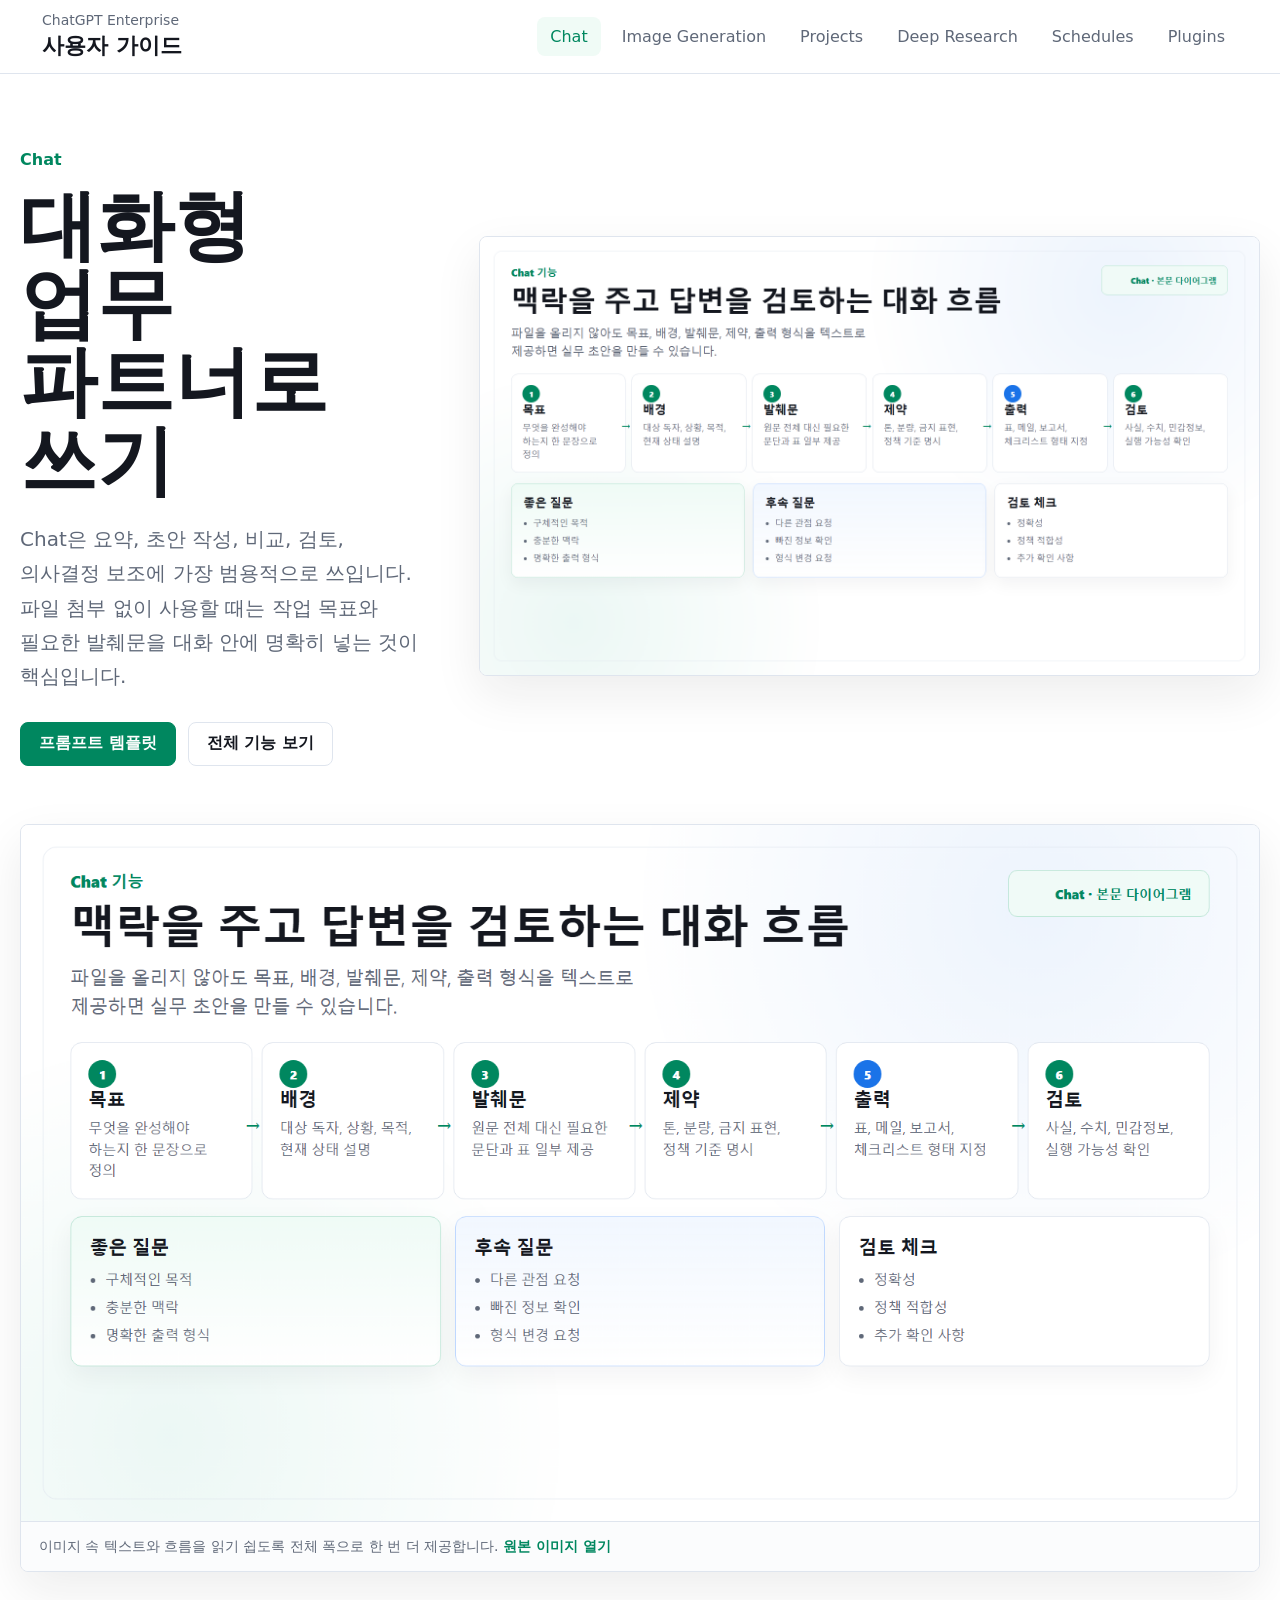
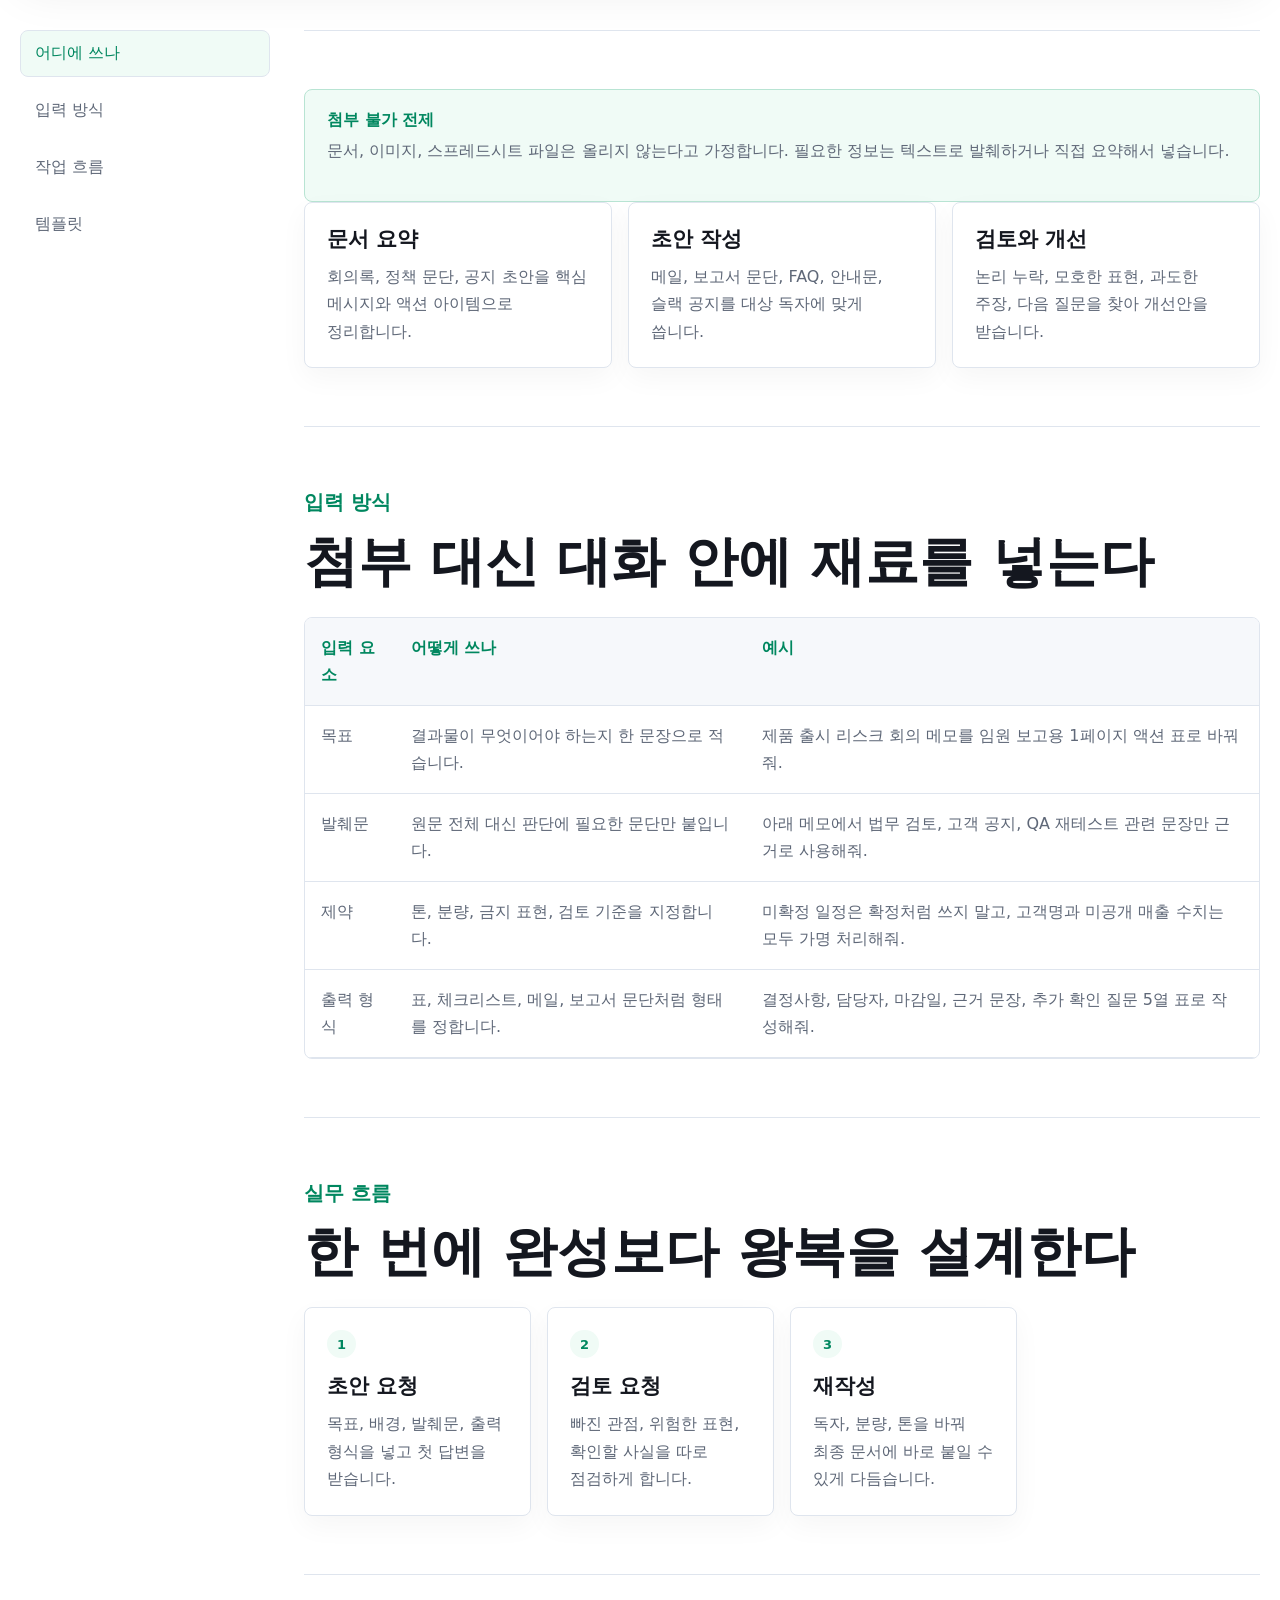
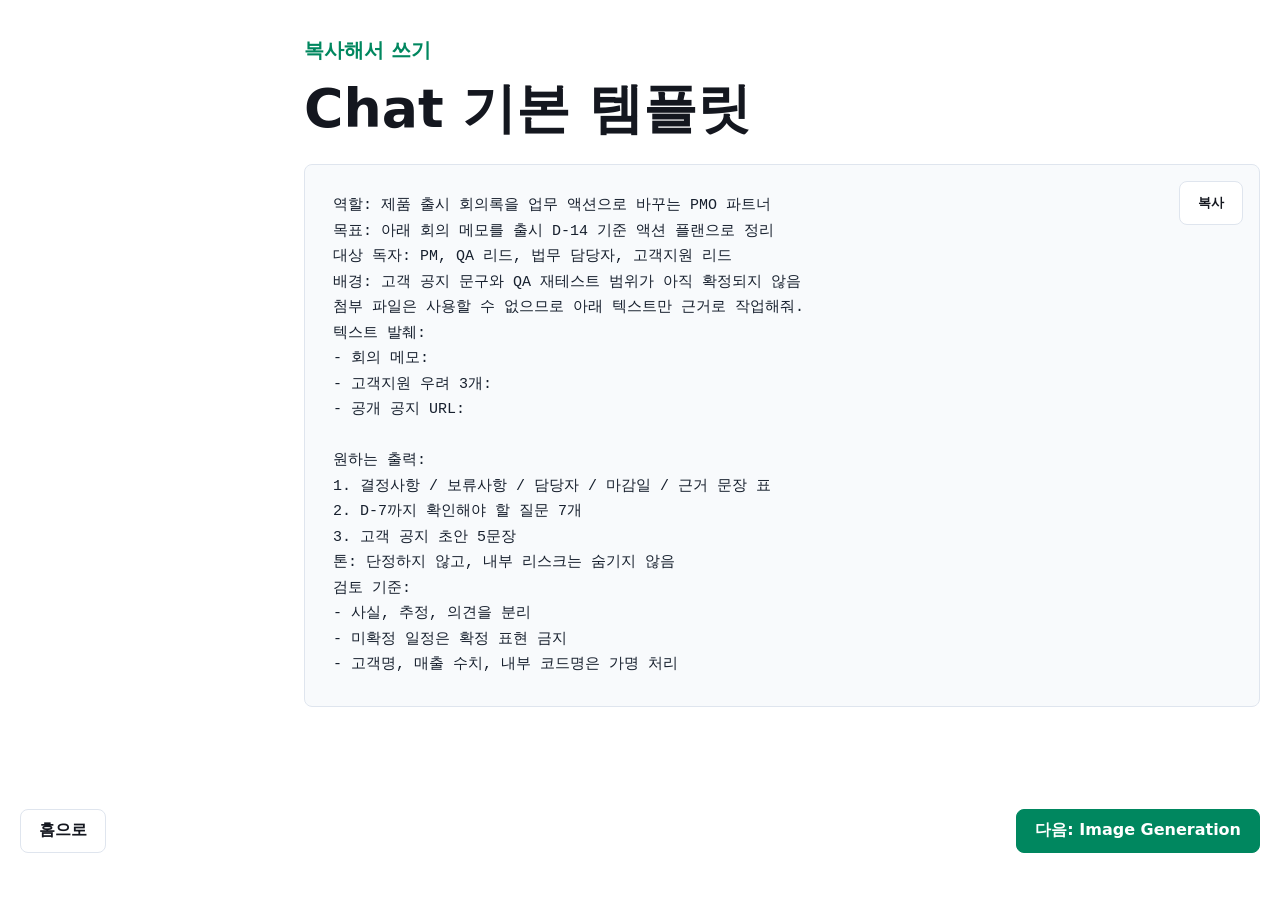
==== commit e9d2345b: "Add schedules plugins and credit workflows" ====
--- a/pages/chat.html
+++ b/pages/chat.html
@@ -18,6 +18,8 @@
         <a href="./image-generation.html">Image Generation</a>
         <a href="./projects.html">Projects</a>
         <a href="./deep-research.html">Deep Research</a>
+        <a href="./scheduled-tasks.html">Schedules</a>
+        <a href="./plugins.html">Plugins</a>
       </nav>
     </header>
 
--- a/styles.css
+++ b/styles.css
@@ -344,7 +344,8 @@
 .steps,
 .check-grid,
 .source-list,
-.page-grid {
+.page-grid,
+.plugin-grid {
   display: grid;
   gap: 16px;
 }
@@ -386,6 +387,10 @@
 }
 .page-grid {
   grid-template-columns: repeat(3, 1fr);
+}
+.feature-cards,
+.plugin-grid {
+  grid-template-columns: repeat(3, minmax(0, 1fr));
 }
 .principles article,
 .feature-card,
@@ -482,6 +487,47 @@
 .difference-note p {
   margin-bottom: 0;
 }
+.prompt-followup {
+  margin-top: 42px;
+}
+
+.recipe-list {
+  display: grid;
+  border-top: 1px solid var(--line);
+}
+.workflow-recipe {
+  display: grid;
+  grid-template-columns: minmax(210px, 0.42fr) minmax(0, 1.58fr);
+  gap: 28px;
+  align-items: start;
+  padding: 24px 0;
+  border-bottom: 1px solid var(--line);
+}
+.workflow-recipe > div {
+  display: grid;
+  grid-template-columns: 38px minmax(0, 1fr);
+  gap: 12px;
+  align-items: start;
+}
+.workflow-recipe span {
+  display: inline-flex;
+  width: 34px;
+  height: 34px;
+  align-items: center;
+  justify-content: center;
+  border-radius: 50%;
+  background: var(--soft-green);
+  color: var(--green);
+  font-size: 12px;
+  font-weight: 900;
+}
+.workflow-recipe h3,
+.workflow-recipe p {
+  margin-bottom: 0;
+}
+.workflow-recipe strong {
+  color: var(--text);
+}
 
 .prompt-panel {
   position: relative;
@@ -627,6 +673,7 @@
   .steps,
   .check-grid,
   .page-grid,
+  .plugin-grid,
   .source-list {
     grid-template-columns: repeat(2, 1fr);
   }
@@ -667,9 +714,14 @@
   .steps,
   .check-grid,
   .page-grid,
+  .plugin-grid,
   .source-list,
   .side-rail {
     grid-template-columns: 1fr;
+  }
+  .workflow-recipe {
+    grid-template-columns: 1fr;
+    gap: 12px;
   }
   .guide-sidebar {
     width: min(100vw - 28px, 1360px);
